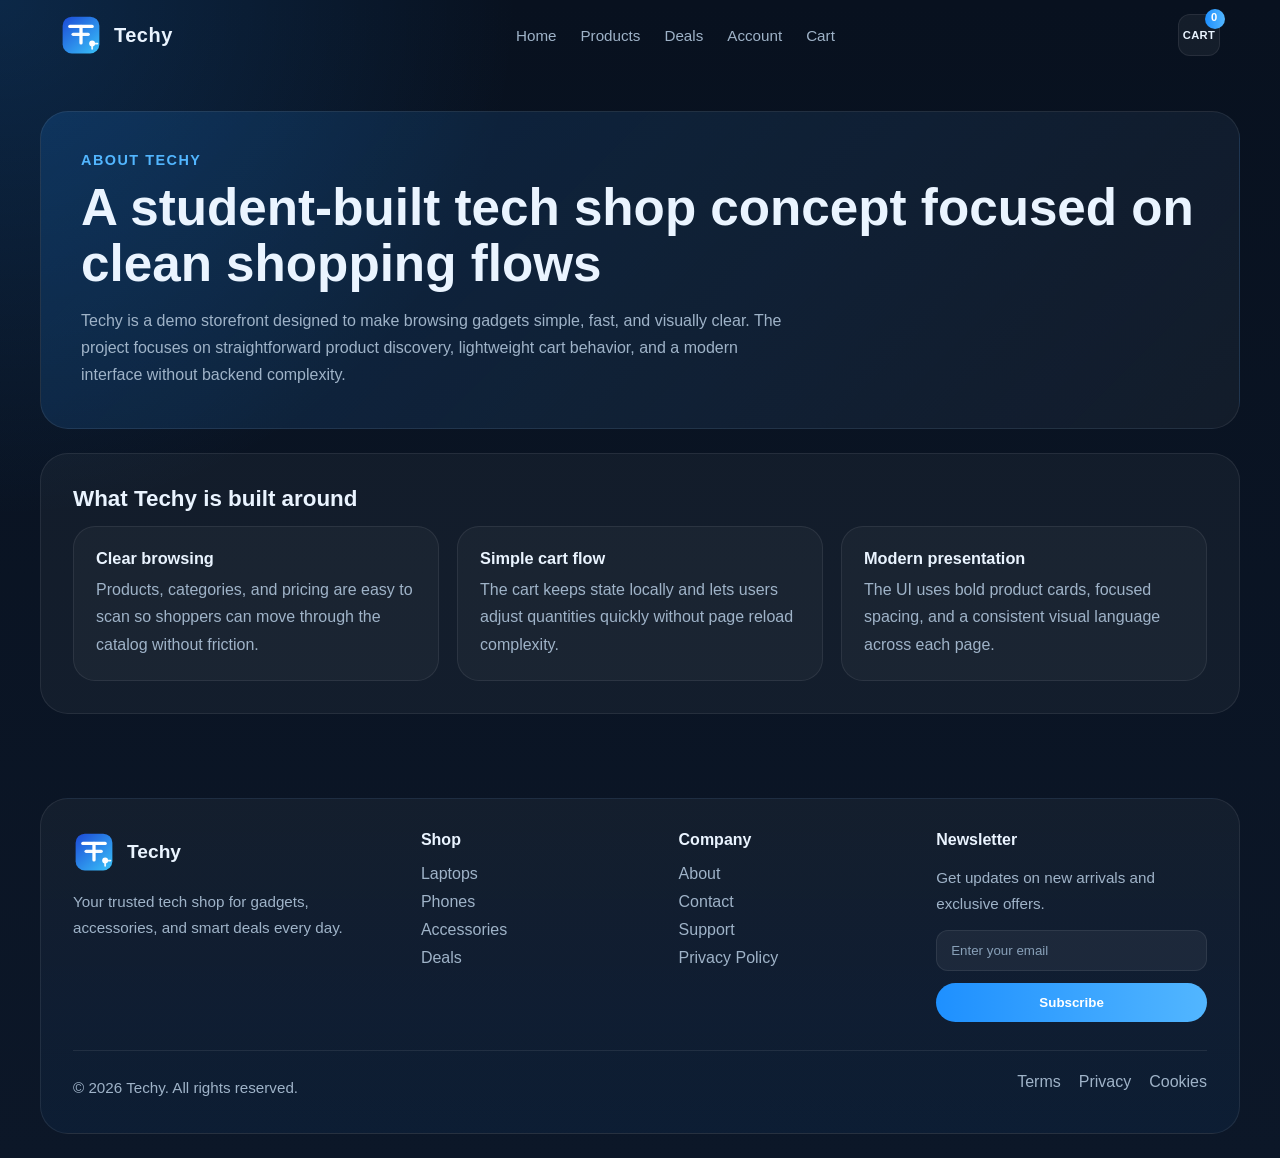
==== about.html @ e8d6c386 "feat: add simple information pages" ====
<!DOCTYPE html>
<html lang="en">
    <head>
        <meta charset="UTF-8">
        <meta name="viewport" content="width=device-width, initial-scale=1.0">
        <title>Techy - About</title>
        <link rel="icon" type="image/svg+xml" href="./assets/images/techy-favicon.svg">
        <link rel="stylesheet" href="./css/main.css">
        <link rel="stylesheet" href="./css/header.css">
        <link rel="stylesheet" href="./css/footer.css">
        <link rel="stylesheet" href="./css/company.css">
    </head>
    <body class="about-page">
        <header class="header header--scrolled" id="header">
            <div class="header__container">
                <a href="./index.html" class="header__brand">
                    <img src="./assets/images/techy-symbol.svg" alt="Techy logo" class="header__logo">
                    <span class="header__brand-text">Techy</span>
                </a>
                <nav class="header__nav">
                    <a href="./index.html" class="header__nav-link">Home</a>
                    <a href="./products.html" class="header__nav-link">Products</a>
                    <a href="./products.html" class="header__nav-link">Deals</a>
                    <a href="./login.html" class="header__nav-link">Account</a>
                    <a href="./cart.html" class="header__nav-link">Cart</a>
                </nav>
                <div class="header__actions">
                    <a href="./cart.html" class="header__icon-link" aria-label="Cart">
                        <span class="header__icon-symbol">Cart</span>
                        <span class="header__cart-count" data-cart-count>0</span>
                    </a>
                    <button class="header__menu-button" type="button" id="menuBtn" aria-label="Open menu">Menu</button>
                </div>
            </div>
            <div class="header__mobile-panel" id="mobilePanel">
                <div class="header__mobile-inner">
                    <div class="header__mobile-links">
                        <a href="./index.html" class="header__mobile-link">Home</a>
                        <a href="./products.html" class="header__mobile-link">Products</a>
                        <a href="./products.html" class="header__mobile-link">Deals</a>
                        <a href="./login.html" class="header__mobile-link">Account</a>
                        <a href="./cart.html" class="header__mobile-link">Cart</a>
                    </div>
                </div>
            </div>
        </header>

        <main class="info-page">
            <div class="info-page__container">
                <section class="info-page__hero">
                    <p class="info-page__eyebrow">About Techy</p>
                    <h1 class="info-page__title">A student-built tech shop concept focused on clean shopping flows</h1>
                    <p class="info-page__description">
                        Techy is a demo storefront designed to make browsing gadgets simple, fast, and visually clear. The project focuses on straightforward product discovery, lightweight cart behavior, and a modern interface without backend complexity.
                    </p>
                </section>
                <section class="info-page__section">
                    <h2 class="info-page__section-title">What Techy is built around</h2>
                    <div class="info-page__grid">
                        <article class="info-page__card">
                            <h3 class="info-page__card-title">Clear browsing</h3>
                            <p class="info-page__card-text">Products, categories, and pricing are easy to scan so shoppers can move through the catalog without friction.</p>
                        </article>
                        <article class="info-page__card">
                            <h3 class="info-page__card-title">Simple cart flow</h3>
                            <p class="info-page__card-text">The cart keeps state locally and lets users adjust quantities quickly without page reload complexity.</p>
                        </article>
                        <article class="info-page__card">
                            <h3 class="info-page__card-title">Modern presentation</h3>
                            <p class="info-page__card-text">The UI uses bold product cards, focused spacing, and a consistent visual language across each page.</p>
                        </article>
                    </div>
                </section>
            </div>
        </main>

        <footer class="footer">
            <div class="footer__container">
                <div class="footer__top">
                    <div class="footer__brand-block">
                        <a href="./index.html" class="footer__brand">
                            <img src="./assets/images/techy-symbol.svg" alt="Techy logo" class="footer__logo">
                            <span class="footer__brand-text">Techy</span>
                        </a>
                        <p class="footer__description">Your trusted tech shop for gadgets, accessories, and smart deals every day.</p>
                    </div>
                    <div class="footer__links-group">
                        <h3 class="footer__title">Shop</h3>
                        <a href="./products.html?category=Laptops" class="footer__link">Laptops</a>
                        <a href="./products.html?category=Phones" class="footer__link">Phones</a>
                        <a href="./products.html?category=Accessories" class="footer__link">Accessories</a>
                        <a href="./products.html?badge=deal" class="footer__link">Deals</a>
                    </div>
                    <div class="footer__links-group">
                        <h3 class="footer__title">Company</h3>
                        <a href="./about.html" class="footer__link">About</a>
                        <a href="./contact.html" class="footer__link">Contact</a>
                        <a href="./support.html" class="footer__link">Support</a>
                        <a href="./privacy.html" class="footer__link">Privacy Policy</a>
                    </div>
                    <div class="footer__links-group">
                        <h3 class="footer__title">Newsletter</h3>
                        <p class="footer__text">Get updates on new arrivals and exclusive offers.</p>
                        <form class="footer__form" action="#">
                            <input type="email" class="footer__input" placeholder="Enter your email">
                            <button type="submit" class="footer__button">Subscribe</button>
                        </form>
                    </div>
                </div>
                <div class="footer__bottom">
                    <p class="footer__copyright">© 2026 Techy. All rights reserved.</p>
                    <div class="footer__bottom-links">
                        <a href="./support.html" class="footer__bottom-link">Terms</a>
                        <a href="./privacy.html" class="footer__bottom-link">Privacy</a>
                        <a href="./support.html" class="footer__bottom-link">Cookies</a>
                    </div>
                </div>
            </div>
        </footer>

        <script src="./js/catalog-data.js"></script>
        <script src="./js/store.js"></script>
        <script src="./js/header.js"></script>
    </body>
</html>
---- css/main.css ----
* {
    box-sizing: border-box;
    margin: 0;
    padding: 0;
}

:root {
    --color-bg: #07111f;
    --color-bg-soft: rgba(10, 21, 38, 0.82);
    --color-surface: rgba(255, 255, 255, 0.05);
    --color-line: rgba(255, 255, 255, 0.08);
    --color-text: #eaf4ff;
    --color-muted: #9fb3c8;
    --color-primary: #1e90ff;
    --color-primary-light: #52b6ff;
    --shadow-lg: 0 10px 30px rgba(0, 0, 0, 0.25);
    --radius-sm: 12px;
    --radius-md: 18px;
    --radius-lg: 28px;
    --container-width: 1200px;
    --transition-base: 0.3s ease;
}

body {
    font-family: Arial, sans-serif;
    color: var(--color-text);
    min-height: 100vh;
    background:
        radial-gradient(circle at top left, rgba(30, 144, 255, 0.18), transparent 30%),
        linear-gradient(180deg, #08111f 0%, #0c1728 100%);
}

a {
    color: inherit;
}

.hero {
    padding: 60px 20px 0;
}

.hero__container {
    max-width: var(--container-width);
    margin: 0 auto;
}

.hero__card {
    padding: 48px;
    border: 1px solid var(--color-line);
    border-radius: var(--radius-lg);
    background: linear-gradient(135deg, rgba(30, 144, 255, 0.16), rgba(255, 255, 255, 0.04));
}

.hero__eyebrow {
    margin-bottom: 12px;
    color: var(--color-primary-light);
    font-size: 0.9rem;
    font-weight: 700;
    text-transform: uppercase;
    letter-spacing: 1.5px;
}

.hero__title {
    margin-bottom: 14px;
    font-size: clamp(2rem, 4vw, 4rem);
    line-height: 1.1;
}

.hero__description {
    max-width: 650px;
    color: var(--color-muted);
    line-height: 1.6;
    font-size: 1rem;
}

.hero__actions {
    display: flex;
    gap: 14px;
    margin-top: 28px;
    flex-wrap: wrap;
}

.hero__button {
    display: inline-flex;
    align-items: center;
    justify-content: center;
    padding: 12px 20px;
    border: 1px solid transparent;
    border-radius: 999px;
    text-decoration: none;
    font-weight: 700;
    transition: var(--transition-base);
}

.hero__button--primary {
    background: linear-gradient(90deg, var(--color-primary), var(--color-primary-light));
    color: white;
}

.hero__button--secondary {
    border-color: var(--color-line);
    background: rgba(255, 255, 255, 0.04);
    color: var(--color-text);
}

.hero__button--primary:hover,
.hero__button--secondary:hover {
    transform: translateY(-1px);
}

@media (max-width: 920px) {
    .hero__card {
        padding: 28px;
    }
}

.section-heading {
    margin-bottom: 24px;
}

.section-heading__eyebrow {
    margin-bottom: 10px;
    color: var(--color-primary-light);
    font-size: 0.85rem;
    font-weight: 700;
    text-transform: uppercase;
    letter-spacing: 1.5px;
}

.section-heading__title {
    font-size: clamp(1.6rem, 3vw, 2.5rem);
    line-height: 1.2;
}

.promo,
.categories,
.ad-banner,
.products,
.features {
    padding: 72px 20px 0;
}

.promo__container,
.categories__container,
.ad-banner__container,
.products__container,
.features__container {
    max-width: var(--container-width);
    margin: 0 auto;
}

.promo__grid {
    display: grid;
    grid-template-columns: 2fr 1fr 1fr 1fr;
    gap: 18px;
}

.promo__card,
.promo__stat-card,
.categories__card,
.products__card,
.features__card {
    border: 1px solid var(--color-line);
    border-radius: var(--radius-lg);
    background: rgba(255, 255, 255, 0.04);
}

.promo__card {
    padding: 28px;
}

.promo__label {
    display: inline-block;
    margin-bottom: 14px;
    color: var(--color-primary-light);
    font-size: 0.85rem;
    font-weight: 700;
    text-transform: uppercase;
    letter-spacing: 1.3px;
}

.promo__title {
    margin-bottom: 12px;
    font-size: 1.8rem;
    line-height: 1.2;
}

.promo__text,
.categories__text,
.products__text,
.features__text {
    color: var(--color-muted);
    line-height: 1.7;
}

.promo__stat-card {
    padding: 24px;
    display: flex;
    flex-direction: column;
    justify-content: center;
}

.promo__stat-number {
    font-size: 2rem;
    font-weight: 700;
    color: var(--color-text);
}

.promo__stat-label {
    margin-top: 8px;
    color: var(--color-muted);
}

.categories__grid,
.products__grid,
.features__grid {
    display: grid;
    gap: 18px;
}

.categories__grid {
    grid-template-columns: repeat(4, 1fr);
}

.categories__card {
    padding: 24px;
}

.categories__icon {
    display: inline-flex;
    align-items: center;
    justify-content: center;
    width: 58px;
    height: 58px;
    margin-bottom: 16px;
    border-radius: 16px;
    background: rgba(30, 144, 255, 0.14);
    font-size: 1.5rem;
}

.categories__name {
    margin-bottom: 10px;
    font-size: 1.1rem;
}

.ad-banner__container {
    display: flex;
    align-items: center;
    justify-content: space-between;
    gap: 24px;
    padding: 32px;
    border: 1px solid var(--color-line);
    border-radius: var(--radius-lg);
    background: linear-gradient(135deg, rgba(30, 144, 255, 0.18), rgba(255, 255, 255, 0.04));
}

.ad-banner__content {
    max-width: 720px;
}

.ad-banner__eyebrow {
    margin-bottom: 10px;
    color: var(--color-primary-light);
    font-size: 0.85rem;
    font-weight: 700;
    text-transform: uppercase;
    letter-spacing: 1.5px;
}

.ad-banner__title {
    margin-bottom: 12px;
    font-size: clamp(1.8rem, 3vw, 2.8rem);
    line-height: 1.15;
}

.ad-banner__text {
    color: var(--color-muted);
    line-height: 1.7;
}

.ad-banner__actions {
    display: flex;
    gap: 14px;
    margin-top: 24px;
    flex-wrap: wrap;
}

.ad-banner__button {
    display: inline-flex;
    align-items: center;
    justify-content: center;
    padding: 12px 20px;
    border: 1px solid transparent;
    border-radius: 999px;
    text-decoration: none;
    font-weight: 700;
    transition: var(--transition-base);
}

.ad-banner__button--primary {
    background: linear-gradient(90deg, var(--color-primary), var(--color-primary-light));
    color: #ffffff;
}

.ad-banner__button--secondary {
    border-color: var(--color-line);
    background: rgba(255, 255, 255, 0.05);
    color: var(--color-text);
}

.ad-banner__badge {
    min-width: 180px;
    padding: 28px 24px;
    border: 1px solid rgba(255, 255, 255, 0.1);
    border-radius: 24px;
    background: rgba(7, 17, 31, 0.45);
    text-align: center;
}

.ad-banner__badge-label {
    display: block;
    margin-bottom: 8px;
    color: var(--color-muted);
    text-transform: uppercase;
    letter-spacing: 1.2px;
    font-size: 0.8rem;
}

.ad-banner__badge-price {
    font-size: 2.2rem;
    line-height: 1;
}

.products__grid {
    grid-template-columns: repeat(4, 1fr);
}

.products__card {
    display: flex;
    flex-direction: column;
    padding: 22px;
    cursor: pointer;
    transition:
        transform var(--transition-base),
        border-color var(--transition-base),
        box-shadow var(--transition-base),
        background var(--transition-base);
}

.products__image {
    display: flex;
    align-items: center;
    justify-content: center;
    height: 160px;
    margin-bottom: 18px;
    border-radius: 20px;
    background: rgba(30, 144, 255, 0.12);
    font-size: 3rem;
    transition:
        transform var(--transition-base),
        background var(--transition-base);
}

.products__name {
    margin-bottom: 10px;
    font-size: 1.1rem;
}

.products__meta {
    display: flex;
    align-items: center;
    justify-content: space-between;
    gap: 12px;
    margin-top: auto;
    padding-top: 18px;
}

.products__price {
    font-size: 1.1rem;
    font-weight: 700;
}

.products__link {
    color: var(--color-primary-light);
    text-decoration: none;
    font-weight: 700;
}

.products__action-group {
    display: flex;
    align-items: center;
    gap: 12px;
    flex-wrap: wrap;
    justify-content: flex-end;
}

.products__add-button {
    border: 1px solid rgba(82, 182, 255, 0.4);
    border-radius: 999px;
    background: rgba(30, 144, 255, 0.14);
    color: var(--color-text);
    padding: 10px 14px;
    font: inherit;
    font-weight: 700;
    cursor: pointer;
    transition:
        border-color var(--transition-base),
        background var(--transition-base),
        transform var(--transition-base);
}

.products__add-button:hover,
.products__add-button:focus-visible {
    border-color: rgba(82, 182, 255, 0.7);
    background: rgba(30, 144, 255, 0.24);
}

.products__add-button:focus-visible {
    outline: 2px solid rgba(82, 182, 255, 0.8);
    outline-offset: 3px;
}

.products__add-button:active {
    transform: translateY(1px);
}

.products__card:focus-visible {
    outline: 2px solid rgba(82, 182, 255, 0.8);
    outline-offset: 3px;
}

.products__card:hover {
    transform: translateY(-6px);
    border-color: rgba(82, 182, 255, 0.3);
    box-shadow: 0 18px 40px rgba(0, 0, 0, 0.24);
    background: rgba(255, 255, 255, 0.06);
}

.products__card:hover .products__product-image,
.products__card:hover .products__image {
    transform: scale(1.02);
    background: rgba(30, 144, 255, 0.18);
}

.products__media {
    position: relative;
    margin-bottom: 18px;
    overflow: hidden;
    border-radius: 20px;
    padding: 8px;
    background: #FFFFFF;
}

.products__product-image {
    width: 100%;
    height: 160px;
    object-fit: cover;
    display: block;
    transition:
        transform var(--transition-base),
        background var(--transition-base);
}

.products__badge {
    position: absolute;
    top: 12px;
    left: 12px;
    z-index: 2;
    padding: 6px 10px;
    border-radius: 999px;
    background: linear-gradient(90deg, var(--color-primary), var(--color-primary-light));
    color: #ffffff;
    font-size: 0.75rem;
    font-weight: 700;
}

.products__content {
    display: flex;
    flex-direction: column;
    flex: 1;
}

.products__brand {
    margin-bottom: 8px;
    color: var(--color-primary-light);
    font-size: 0.85rem;
    font-weight: 700;
    text-transform: uppercase;
    letter-spacing: 1px;
}

.products__price-group {
    display: flex;
    align-items: center;
    gap: 10px;
    flex-wrap: wrap;
}

.products__original-price {
    color: var(--color-muted);
    font-size: 0.95rem;
    text-decoration: line-through;
}

.products__empty {
    padding: 32px;
    border: 1px solid var(--color-line);
    border-radius: var(--radius-lg);
    background: rgba(255, 255, 255, 0.04);
    color: var(--color-muted);
    text-align: center;
}

.features__grid {
    grid-template-columns: repeat(3, 1fr);
}

.features__card {
    padding: 24px;
}

.features__title {
    margin-bottom: 12px;
    font-size: 1.1rem;
}

@media (max-width: 920px) {
    .promo__grid,
    .categories__grid,
    .products__grid,
    .features__grid {
        grid-template-columns: 1fr 1fr;
    }

    .promo__card {
        grid-column: span 2;
    }

    .ad-banner__container {
        flex-direction: column;
        align-items: flex-start;
    }
}

@media (max-width: 640px) {
    .promo,
    .categories,
    .ad-banner,
    .products,
    .features {
        padding: 56px 16px 0;
    }

    .promo__grid,
    .categories__grid,
    .products__grid,
    .features__grid {
        grid-template-columns: 1fr;
    }

    .promo__card {
        grid-column: span 1;
    }

    .ad-banner__container {
        padding: 24px;
    }

    .hero,
    .footer {
        padding-left: 16px;
        padding-right: 16px;
    }
}
---- css/header.css ----
.header {
    position: sticky;
    top: 0;
    z-index: 1000;
    width: 100%;
    border-bottom: 1px solid transparent;
    transition: var(--transition-base);
}

.header--scrolled {
    background: var(--color-bg-soft);
    backdrop-filter: blur(14px);
    border-bottom-color: var(--color-line);
    box-shadow: var(--shadow-lg);
}

.header__container {
    max-width: var(--container-width);
    margin: 0 auto;
    padding: 14px 20px;
    display: flex;
    align-items: center;
    justify-content: space-between;
    gap: 24px;
}

.header__brand {
    display: flex;
    align-items: center;
    gap: 12px;
    text-decoration: none;
    flex-shrink: 0;
}

.header__logo {
    width: 42px;
    height: 42px;
    object-fit: contain;
    display: block;
}

.header__brand-text {
    font-size: 1.25rem;
    font-weight: 700;
    letter-spacing: 0.5px;
}

.header__nav {
    display: flex;
    align-items: center;
    gap: 24px;
}

.header__nav-link {
    position: relative;
    color: var(--color-muted);
    text-decoration: none;
    font-size: 0.95rem;
    transition: var(--transition-base);
}

.header__nav-link:hover,
.header__nav-link--active {
    color: var(--color-text);
}

.header__nav-link:hover::after,
.header__nav-link--active::after {
    content: "";
    position: absolute;
    left: 0;
    bottom: -8px;
    width: 100%;
    height: 2px;
    border-radius: 999px;
    background: linear-gradient(90deg, var(--color-primary), var(--color-primary-light));
}

.header__actions {
    display: flex;
    align-items: center;
    gap: 12px;
}

.header__search {
    display: flex;
    align-items: center;
    gap: 10px;
    min-width: 240px;
    padding: 10px 14px;
    border: 1px solid var(--color-line);
    border-radius: 999px;
    background: var(--color-surface);
}

.header__search-icon {
    color: var(--color-muted);
    line-height: 1;
}

.header__search-input {
    width: 100%;
    border: none;
    outline: none;
    background: transparent;
    color: var(--color-text);
    font-size: 0.95rem;
}

.header__search-input::placeholder {
    color: #88a0b8;
}

.header__icon-button,
.header__icon-link,
.header__menu-button {
    width: 42px;
    height: 42px;
    border: 1px solid var(--color-line);
    border-radius: var(--radius-sm);
    background: var(--color-surface);
    color: var(--color-text);
    font-size: 1rem;
    cursor: pointer;
    transition: var(--transition-base);
}

.header__icon-link {
    position: relative;
    display: inline-flex;
    align-items: center;
    justify-content: center;
    text-decoration: none;
}

.header__icon-symbol {
    font-size: 0.7rem;
    font-weight: 700;
    letter-spacing: 0.4px;
    text-transform: uppercase;
}

.header__cart-count {
    position: absolute;
    top: -6px;
    right: -6px;
    min-width: 20px;
    min-height: 20px;
    padding: 2px 6px;
    border-radius: 999px;
    background: linear-gradient(90deg, var(--color-primary), var(--color-primary-light));
    color: #ffffff;
    font-size: 0.7rem;
    font-weight: 700;
    line-height: 1.2;
}

.header__icon-button:hover,
.header__icon-link:hover,
.header__menu-button:hover,
.header__menu-button--active {
    background: rgba(30, 144, 255, 0.16);
    border-color: rgba(82, 182, 255, 0.45);
}

.header__menu-button {
    display: none;
}

.header__mobile-panel {
    display: none;
    max-width: var(--container-width);
    margin: 0 auto;
    padding: 0 20px 16px;
}

.header__mobile-panel--open {
    display: block;
}

.header__mobile-inner {
    padding: 16px;
    border: 1px solid var(--color-line);
    border-radius: var(--radius-md);
    background: rgba(7, 17, 31, 0.95);
    box-shadow: var(--shadow-lg);
}

.header__mobile-search {
    margin-bottom: 14px;
}

.header__mobile-search-input {
    width: 100%;
    padding: 12px 14px;
    border: 1px solid var(--color-line);
    border-radius: var(--radius-sm);
    outline: none;
    background: var(--color-surface);
    color: var(--color-text);
}

.header__mobile-search-input::placeholder {
    color: #88a0b8;
}

.header__mobile-links {
    display: flex;
    flex-direction: column;
    gap: 12px;
}

.header__mobile-link {
    padding: 10px 0;
    text-decoration: none;
    border-bottom: 1px solid rgba(255, 255, 255, 0.06);
}

@media (max-width: 920px) {
    .header__nav,
    .header__search,
    .header__icon-button,
    .header__icon-link {
        display: none;
    }

    .header__menu-button {
        display: inline-block;
    }

    .header__container {
        padding: 12px 16px;
    }

    .header__brand-text {
        font-size: 1.1rem;
    }
}
---- css/footer.css ----
.footer {
    padding: 64px 20px 24px;
}

.footer__container {
    max-width: var(--container-width);
    margin: 0 auto;
    padding: 32px;
    border: 1px solid var(--color-line);
    border-radius: var(--radius-lg);
    background: linear-gradient(180deg, rgba(255, 255, 255, 0.04), rgba(30, 144, 255, 0.06));
}

.footer__top {
    display: grid;
    grid-template-columns: 1.4fr 1fr 1fr 1.2fr;
    gap: 32px;
    padding-bottom: 28px;
    border-bottom: 1px solid var(--color-line);
}

.footer__brand-block {
    max-width: 320px;
}

.footer__brand {
    display: inline-flex;
    align-items: center;
    gap: 12px;
    margin-bottom: 16px;
    text-decoration: none;
}

.footer__logo {
    width: 42px;
    height: 42px;
    object-fit: contain;
    display: block;
}

.footer__brand-text {
    font-size: 1.2rem;
    font-weight: 700;
    color: var(--color-text);
}

.footer__description,
.footer__text,
.footer__copyright {
    color: var(--color-muted);
    line-height: 1.7;
    font-size: 0.95rem;
}

.footer__title {
    margin-bottom: 16px;
    font-size: 1rem;
    color: var(--color-text);
}

.footer__links-group {
    display: flex;
    flex-direction: column;
}

.footer__link,
.footer__bottom-link {
    color: var(--color-muted);
    text-decoration: none;
    margin-bottom: 10px;
    transition: var(--transition-base);
}

.footer__link:hover,
.footer__bottom-link:hover {
    color: var(--color-text);
}

.footer__form {
    display: flex;
    flex-direction: column;
    gap: 12px;
    margin-top: 14px;
}

.footer__input {
    width: 100%;
    padding: 12px 14px;
    border: 1px solid var(--color-line);
    border-radius: var(--radius-sm);
    outline: none;
    background: rgba(255, 255, 255, 0.05);
    color: var(--color-text);
}

.footer__input::placeholder {
    color: #88a0b8;
}

.footer__button {
    padding: 12px 16px;
    border: none;
    border-radius: 999px;
    background: linear-gradient(90deg, var(--color-primary), var(--color-primary-light));
    color: #ffffff;
    font-weight: 700;
    cursor: pointer;
    transition: var(--transition-base);
}

.footer__button:hover {
    transform: translateY(-1px);
}

.footer__bottom {
    display: flex;
    align-items: center;
    justify-content: space-between;
    gap: 20px;
    padding-top: 22px;
    flex-wrap: wrap;
}

.footer__bottom-links {
    display: flex;
    align-items: center;
    gap: 18px;
    flex-wrap: wrap;
}

@media (max-width: 920px) {
    .footer__container {
        padding: 24px;
    }

    .footer__top {
        grid-template-columns: 1fr 1fr;
    }
}

@media (max-width: 640px) {
    .footer {
        padding: 48px 16px 20px;
    }

    .footer__top {
        grid-template-columns: 1fr;
    }

    .footer__bottom {
        flex-direction: column;
        align-items: flex-start;
    }
}
---- css/company.css ----
.info-page {
    padding: 40px 20px 0;
}

.info-page__container {
    max-width: var(--container-width);
    margin: 0 auto;
}

.info-page__hero,
.info-page__section {
    border: 1px solid var(--color-line);
    border-radius: var(--radius-lg);
    background: rgba(255, 255, 255, 0.04);
}

.info-page__hero {
    margin-bottom: 24px;
    padding: 40px;
    background: linear-gradient(135deg, rgba(30, 144, 255, 0.16), rgba(255, 255, 255, 0.04));
}

.info-page__eyebrow {
    margin-bottom: 12px;
    color: var(--color-primary-light);
    font-size: 0.9rem;
    font-weight: 700;
    letter-spacing: 1.5px;
    text-transform: uppercase;
}

.info-page__title {
    margin-bottom: 14px;
    font-size: clamp(2rem, 4vw, 3.2rem);
    line-height: 1.1;
}

.info-page__description {
    max-width: 720px;
    color: var(--color-muted);
    line-height: 1.7;
}

.info-page__section {
    padding: 32px;
    margin-bottom: 20px;
}

.info-page__section-title {
    margin-bottom: 14px;
    font-size: 1.4rem;
}

.info-page__text {
    color: var(--color-muted);
    line-height: 1.8;
}

.info-page__grid {
    display: grid;
    grid-template-columns: repeat(3, minmax(0, 1fr));
    gap: 18px;
}

.info-page__card {
    padding: 22px;
    border: 1px solid var(--color-line);
    border-radius: 22px;
    background: rgba(255, 255, 255, 0.03);
}

.info-page__card-title {
    margin-bottom: 8px;
    font-size: 1.02rem;
}

.info-page__card-text,
.info-page__list {
    color: var(--color-muted);
    line-height: 1.7;
}

.info-page__list {
    padding-left: 20px;
}

.info-page__list li + li {
    margin-top: 8px;
}

.info-page__contact-list {
    display: grid;
    gap: 14px;
}

.info-page__contact-item {
    padding: 18px 20px;
    border: 1px solid var(--color-line);
    border-radius: 20px;
    background: rgba(255, 255, 255, 0.03);
}

.info-page__contact-label {
    display: block;
    margin-bottom: 6px;
    color: var(--color-primary-light);
    font-size: 0.8rem;
    font-weight: 700;
    letter-spacing: 1px;
    text-transform: uppercase;
}

.info-page__contact-value {
    color: var(--color-text);
    text-decoration: none;
}

@media (max-width: 920px) {
    .info-page__grid {
        grid-template-columns: 1fr;
    }

    .info-page__hero,
    .info-page__section {
        padding: 24px;
    }
}

@media (max-width: 640px) {
    .info-page {
        padding: 28px 16px 0;
    }
}
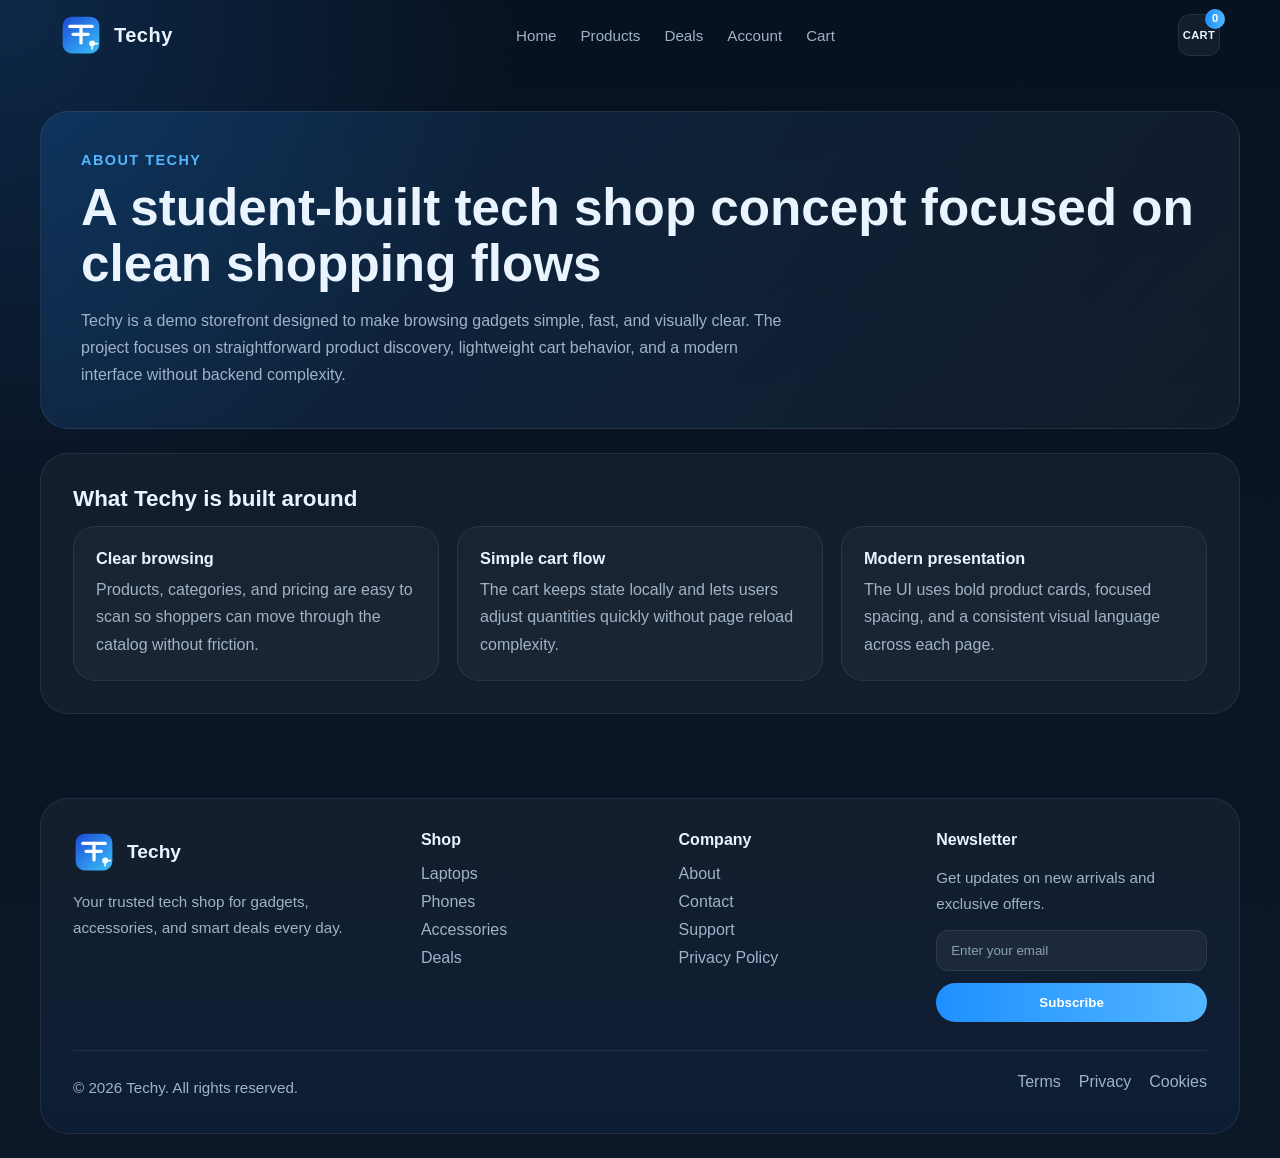
==== commit aa9ed23a: "feat: add information pages" ====
--- a/about.html
+++ b/about.html
@@ -20,8 +20,8 @@
                 <nav class="header__nav">
                     <a href="./index.html" class="header__nav-link">Home</a>
                     <a href="./products.html" class="header__nav-link">Products</a>
-                    <a href="./products.html" class="header__nav-link">Deals</a>
-                    <a href="./login.html" class="header__nav-link">Account</a>
+                    <a href="./deals.html" class="header__nav-link">Deals</a>
+                    <a href="./account.html" class="header__nav-link">Account</a>
                     <a href="./cart.html" class="header__nav-link">Cart</a>
                 </nav>
                 <div class="header__actions">
@@ -37,8 +37,8 @@
                     <div class="header__mobile-links">
                         <a href="./index.html" class="header__mobile-link">Home</a>
                         <a href="./products.html" class="header__mobile-link">Products</a>
-                        <a href="./products.html" class="header__mobile-link">Deals</a>
-                        <a href="./login.html" class="header__mobile-link">Account</a>
+                        <a href="./deals.html" class="header__mobile-link">Deals</a>
+                        <a href="./account.html" class="header__mobile-link">Account</a>
                         <a href="./cart.html" class="header__mobile-link">Cart</a>
                     </div>
                 </div>
--- a/css/header.css
+++ b/css/header.css
@@ -147,12 +147,16 @@
     min-width: 20px;
     min-height: 20px;
     padding: 2px 6px;
+    display: inline-flex;
+    align-items: center;
+    justify-content: center;
     border-radius: 999px;
     background: linear-gradient(90deg, var(--color-primary), var(--color-primary-light));
     color: #ffffff;
     font-size: 0.7rem;
     font-weight: 700;
-    line-height: 1.2;
+    line-height: 1;
+    text-align: center;
 }
 
 .header__icon-button:hover,
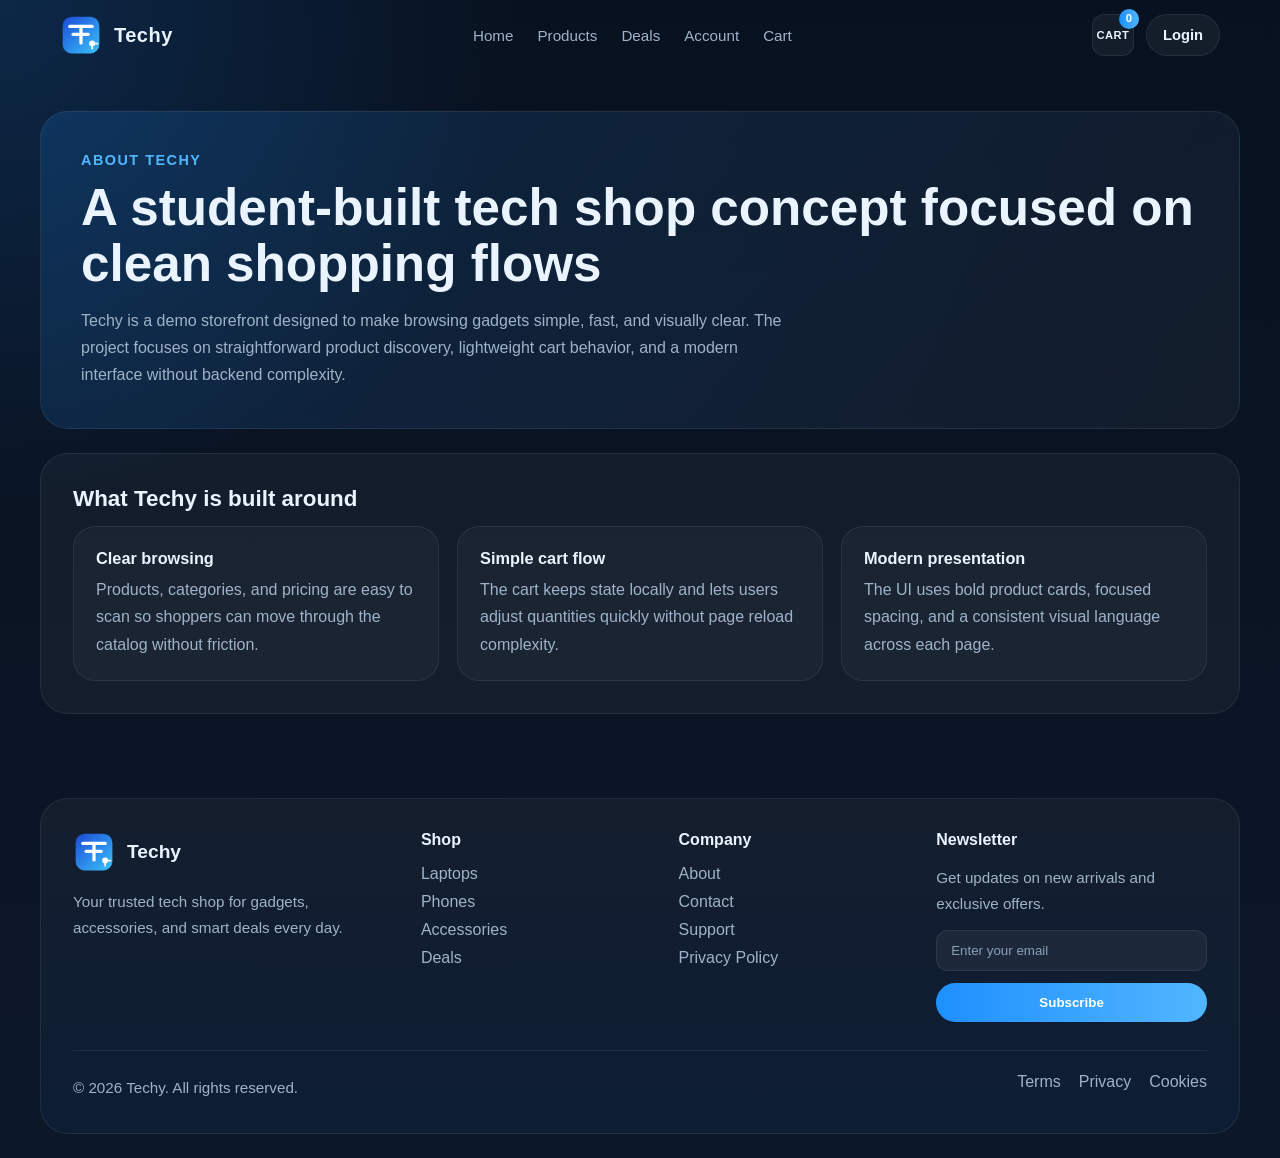
==== commit c132e795: "feat: implement logout function" ====
--- a/about.html
+++ b/about.html
@@ -5,6 +5,7 @@
         <meta name="viewport" content="width=device-width, initial-scale=1.0">
         <title>Techy - About</title>
         <link rel="icon" type="image/svg+xml" href="./assets/images/techy-favicon.svg">
+        <script src="./js/auth-session.js"></script>
         <link rel="stylesheet" href="./css/main.css">
         <link rel="stylesheet" href="./css/header.css">
         <link rel="stylesheet" href="./css/footer.css">
--- a/css/header.css
+++ b/css/header.css
@@ -80,6 +80,92 @@
     display: flex;
     align-items: center;
     gap: 12px;
+}
+
+.header__profile {
+    display: flex;
+    align-items: center;
+    gap: 10px;
+    min-width: 0;
+    padding: 8px 12px;
+    border: 1px solid var(--color-line);
+    border-radius: 999px;
+    background: var(--color-surface);
+}
+
+.header__profile--mobile {
+    width: 100%;
+    margin-top: 16px;
+    border-radius: var(--radius-md);
+    justify-content: space-between;
+}
+
+.header__profile-avatar {
+    width: 34px;
+    height: 34px;
+    display: inline-flex;
+    align-items: center;
+    justify-content: center;
+    border-radius: 999px;
+    background: linear-gradient(90deg, var(--color-primary), var(--color-primary-light));
+    color: #ffffff;
+    font-size: 0.85rem;
+    font-weight: 700;
+    flex-shrink: 0;
+}
+
+.header__profile-meta {
+    min-width: 0;
+    display: flex;
+    flex-direction: column;
+}
+
+.header__profile-name {
+    font-size: 0.88rem;
+    font-weight: 700;
+    line-height: 1.2;
+}
+
+.header__profile-email {
+    color: var(--color-muted);
+    font-size: 0.75rem;
+    line-height: 1.2;
+    white-space: nowrap;
+    overflow: hidden;
+    text-overflow: ellipsis;
+}
+
+.header__profile-select {
+    min-width: 96px;
+    padding: 9px 12px;
+    border: 1px solid var(--color-line);
+    border-radius: 999px;
+    background: #162338;
+    color: var(--color-text);
+    font: inherit;
+    cursor: pointer;
+}
+
+.header__login-link,
+.header__mobile-login {
+    display: inline-flex;
+    align-items: center;
+    justify-content: center;
+    min-height: 42px;
+    padding: 10px 16px;
+    border: 1px solid var(--color-line);
+    border-radius: 999px;
+    background: var(--color-surface);
+    color: var(--color-text);
+    text-decoration: none;
+    font-size: 0.92rem;
+    font-weight: 700;
+    transition: var(--transition-base);
+}
+
+.header__mobile-login {
+    width: 100%;
+    margin-top: 16px;
 }
 
 .header__search {
@@ -162,7 +248,10 @@
 .header__icon-button:hover,
 .header__icon-link:hover,
 .header__menu-button:hover,
-.header__menu-button--active {
+.header__menu-button--active,
+.header__login-link:hover,
+.header__mobile-login:hover,
+.header__profile-select:hover {
     background: rgba(30, 144, 255, 0.16);
     border-color: rgba(82, 182, 255, 0.45);
 }
@@ -228,6 +317,10 @@
         display: none;
     }
 
+    .header__profile {
+        display: none;
+    }
+
     .header__menu-button {
         display: inline-block;
     }
